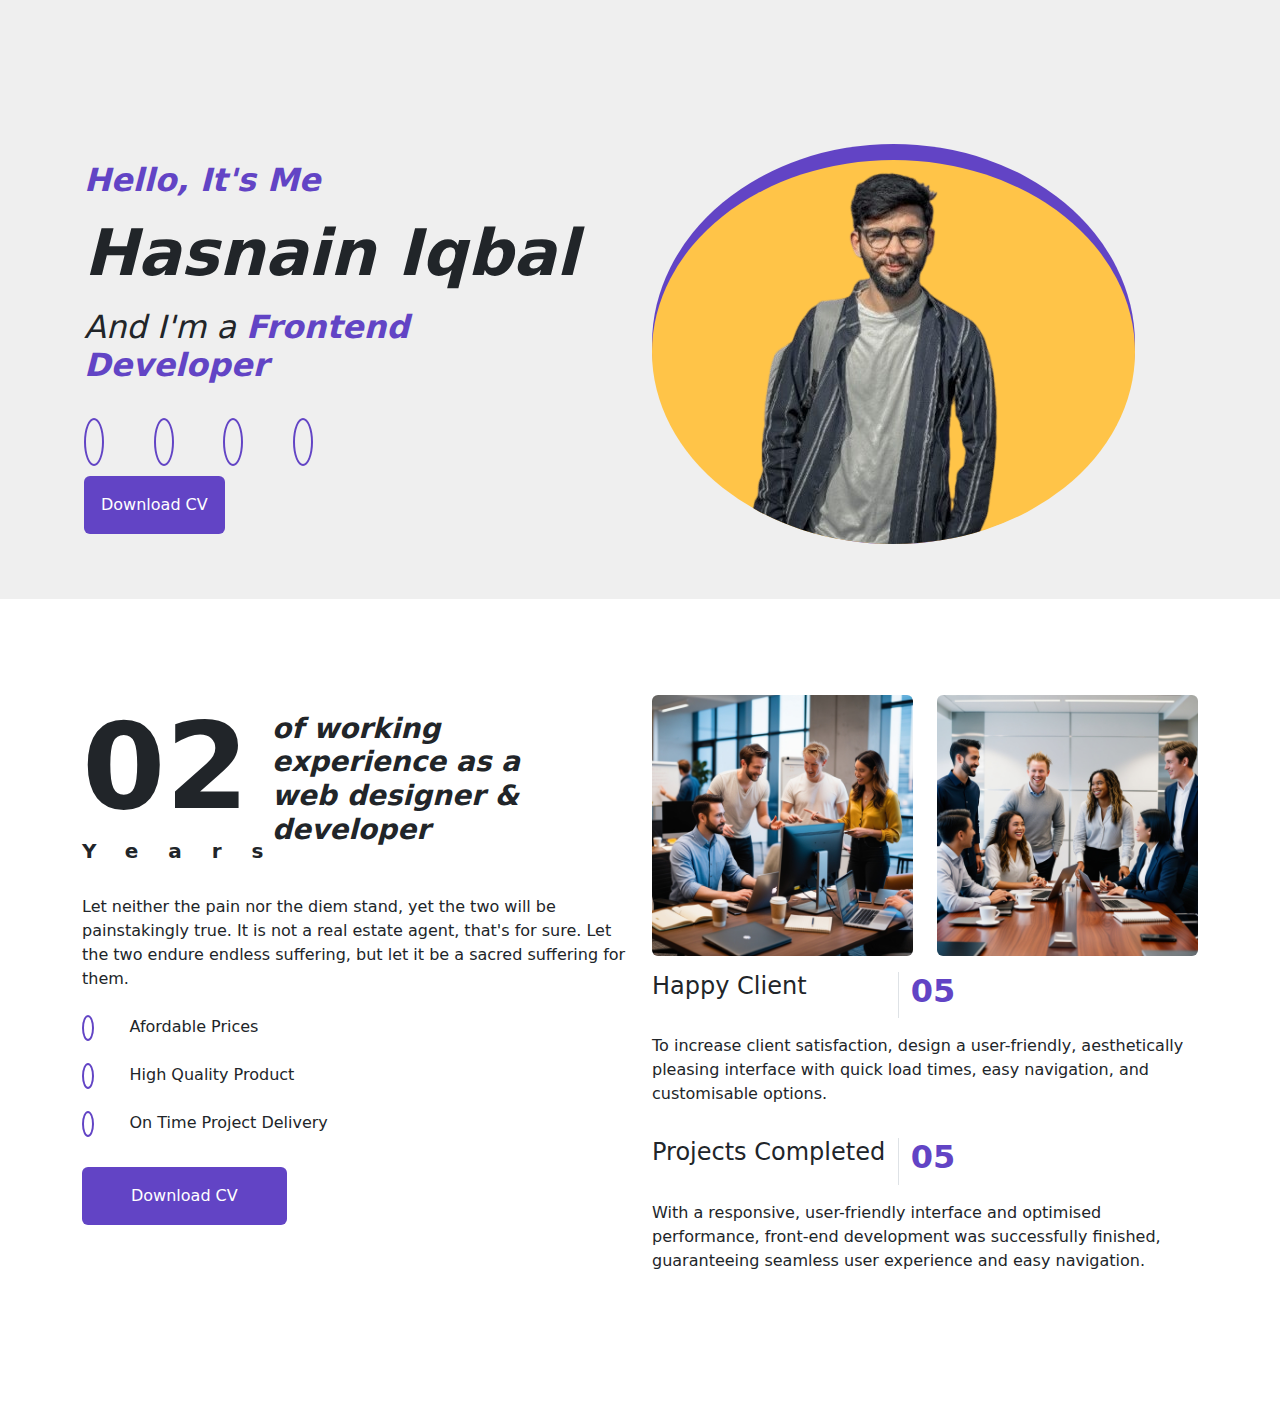
==== about.html @ 203e39f6 "Add some other page" ====
<!DOCTYPE html>
<html lang="en">

<head>
    <meta charset="UTF-8">
    <meta name="viewport" content="width=device-width, initial-scale=1.0">
    <title>Document</title>
    <link rel="stylesheet" href="style.css">

    <link rel="stylesheet" href="https://cdn.jsdelivr.net/npm/bootstrap@5.3.3/dist/css/bootstrap.min.css">
    <link rel="stylesheet" href="https://cdnjs.cloudflare.com/ajax/libs/font-awesome/6.6.0/css/all.min.css"
        integrity="sha512-Kc323vGBEqzTmouAECnVceyQqyqdsSiqLQISBL29aUW4U/M7pSPA/gEUZQqv1cwx4OnYxTxve5UMg5GT6L4JJg=="
        crossorigin="anonymous" referrerpolicy="no-referrer" />
    <link rel="stylesheet" href="responsive.css">
</head>

<body>

    <nav class="navbar navbar-expand-lg bg-body-tertiary d-none fixed-top" id="navbar">
        <div class="container-fluid">
            <div class="col-lg-10 mx-auto d-none d-lg-block">
                <div class="row align-items-center justify-content-between">
                    <div class="col-4">
                        <ul class="navbar-nav">
                            <li class="nav-item "><a href="index.html" class="nav-link fw-bolder fs-5">Home</a></li>
                            <li class="nav-item "><a href="about.html" class="nav-link fw-bolder fs-5">About</a></li>
                            <li class="nav-item "><a href="skill.html" class="nav-link fw-bolder fs-5">Skills</a></li>
                            <li class="nav-item "><a href="services.html" class="nav-link fw-bolder fs-5">Services</a>
                            </li>
                        </ul>
                    </div>
                    <div class="col-3 text-center bg-yellow py-2">
                        <h1 class="text-purple display-5 fw-bolder fst-italic">ProMan</h1>
                    </div>
                    <div class="col-4">
                        <ul class="navbar-nav">
                            <li class="nav-item "><a href="product.html" class="nav-link fw-bolder fs-5">Project</a>
                            </li>
                            <li class="nav-item "><a href="#" class="nav-link fw-bolder fs-5">Team</a></li>
                            <li class="nav-item "><a href="#" class="nav-link fw-bolder fs-5">Testimonial</a></li>
                            <li class="nav-item "><a href="#" class="nav-link fw-bolder fs-5">Contact</a></li>
                        </ul>
                    </div>
                </div>
            </div>
            <div class="container-fluid d-lg-none">
                <div class="row justify-content-between align-items-center">
                    <div class="col-auto ">
                        <h1 class="bg-yellow px-3 py-2 text-purple fw-bolder fst-italic">ProMan</h1>
                    </div>
                    <div class="col-auto">
                        <i class="fa-solid fa-bars fs-2" id="icon-bar"></i>
                    </div>
                </div>
                <div class="col-12 position-absolute top-10 end-0 p-5 bg-white rounded d-none justify-content-between"
                    id="sm-navbar">
                    <ul class="navbar-nav col-9">
                        <li class="nav-item "><a href="index.html" class="nav-link fw-bolder fs-5">Home</a></li>
                        <li class="nav-item "><a href="about.html" class="nav-link fw-bolder fs-5">About</a></li>
                        <li class="nav-item "><a href="skill.html" class="nav-link fw-bolder fs-5">Skills</a></li>
                        <li class="nav-item "><a href="services.html" class="nav-link fw-bolder fs-5">Services</a></li>
                        <li class="nav-item "><a href="product.html" class="nav-link fw-bolder fs-5">Project</a></li>
                        <li class="nav-item "><a href="#" class="nav-link fw-bolder fs-5">Team</a></li>
                        <li class="nav-item "><a href="#" class="nav-link fw-bolder fs-5">Testimonial</a></li>
                        <li class="nav-item "><a href="#" class="nav-link fw-bolder fs-5">Contact</a></li>
                    </ul>
                    <div class="col-1" id="icon-xmark">
                        <i class="fa-solid fa-xmark fs-2"></i>
                    </div>
                </div>
            </div>
        </div>
    </nav>

    <div class="container-fluid p-sm-5 bg-gray">
        <div class="row align-items-center justify-content-lg-between justify-content-center mt-5 pt-5">
            <div class="col-lg-6 px-lg-5">
                <h2 class="text-purple fw-bolder fst-italic">Hello, It's Me</h2>
                <h1 class="fst-italic fw-bolder display-3 my-3">Hasnain Iqbal</h1>
                <h2 class="fst-italic">And I'm a <span class="text-purple fw-bolder">Frontend Developer</span></h2>
                <div class="col-6 mt-4">
                    <div class="row py-3">
                        <div class="col-3">
                            <div class="col-12">
                                <a href="https://www.facebook.com/profile.php?id=100061241025949"><i
                                        class="fa-brands fa-facebook-f fs-4 text-purple borders p-2 rounded-circle"></i></a>
                            </div>
                        </div>
                        <div class="col-3">
                            <div class="col-12">
                                <a href="https://www.instagram.com/hasnainiqbal862/"><i
                                        class="fa-brands fa-instagram fs-4 text-purple borders p-2 rounded-circle"></i></a>
                            </div>
                        </div>
                        <div class="col-3">
                            <div class="col-12">
                                <a href="https://www.linkedin.com/in/hasnain-iqbal-73043326a/"><i
                                        class="fa-brands fa-linkedin fs-4 text-purple borders p-2 rounded-circle"></i></a>
                            </div>
                        </div>
                        <div class="col-3">
                            <div class="col-12">
                                <a href="http://wa.me/+923204698158"><i
                                        class="fa-brands fa-whatsapp fs-4 text-purple borders p-2 rounded-circle"></i></a>
                            </div>
                        </div>
                    </div>
                    <div class="col-auto p-0">
                        <a href="Document/Copy (1).pdf" class="btn bg-purple text-white p-3">Download CV</a>
                    </div>
                </div>
            </div>
            <div class="col-lg-6 col-sm-10  m-lg-0 mt-5">
                <div class="bg-purple p-5 d-inline-block col-md-10 col-12 position-relative rounded-circle"
                    style="height: 400px;">
                    <div class="position-absolute bg-yellow text-center w-100 bottom-0 start-0 overflow-hidden rounded-circle"
                        style="height: 96%;">
                        <img src="img/bg.png" class="img-fluid" alt="">
                    </div>
                </div>
            </div>
        </div>
    </div>

    <div class="container-fluid p-sm-5">
        <div class="container py-5">
            <div class="row">
                <div class="col-lg-6 mb-3">
                    <div class="col-12 mb-4">
                        <div class="row align-items-center">
                            <div class="col-4">
                                <h1 class="fw-bolder mb-0" id="years" style="font-size: 120px;">02</h1>
                                <h5 class="year fw-bolder">Years</h5>
                            </div>
                            <div class="col-7">
                                <h3 class="fw-bolder fst-italic">of working experience as a web designer & developer
                                </h3>
                            </div>
                        </div>
                    </div>
                    <p>Let neither the pain nor the diem stand, yet the two will be painstakingly true. It is not a real
                        estate agent, that's for sure. Let the two endure endless suffering, but let it be a sacred
                        suffering for them.
                    </p>
                    <div class="row pt-2">
                        <div class="col-1">
                            <i class="fa-solid fa-check text-purple p-1 borders rounded-circle fs-7 "></i>
                        </div>
                        <div class="col-11">
                            <p>Afordable Prices</p>
                        </div>
                    </div>
                    <div class="row pt-2">
                        <div class="col-1">
                            <i class="fa-solid fa-check text-purple p-1 borders rounded-circle fs-7 "></i>
                        </div>
                        <div class="col-11">
                            <p>High Quality Product</p>
                        </div>
                    </div>
                    <div class="row pt-2">
                        <div class="col-1">
                            <i class="fa-solid fa-check text-purple p-1 borders rounded-circle fs-7 "></i>
                        </div>
                        <div class="col-11">
                            <p>On Time Project Delivery</p>
                        </div>
                    </div>
                    <div class="col-auto p-0 mt-3">
                        <a href="Document/Copy (1).pdf" class="btn bg-purple text-white px-5 py-3">Download CV</a>
                    </div>
                </div>
                <div class="col-lg-6 mb-3">
                    <div class="row">
                        <div class="col-6">
                            <div class="col-12">
                                <img src="img/collabolration.jpg" class="img-fluid rounded" alt="">
                            </div>
                        </div>
                        <div class="col-6">
                            <div class="col-12">
                                <img src="img/collabolration2.jpg" class="img-fluid rounded" alt="">
                            </div>
                        </div>
                    </div>
                    <div class="col-12">
                        <div class="col-8 py-3">
                            <div class="row">
                                <div class="col-8 border-end">
                                    <h4>Happy Client</h4>
                                </div>
                                <div class="col-4">
                                    <h2 class="text-purple fw-bolder">05</h2>
                                </div>
                            </div>
                        </div>
                        <p>To increase client satisfaction, design a user-friendly, aesthetically pleasing interface
                            with quick load times, easy navigation, and customisable options.</p>
                    </div>
                    <div class="col-12">
                        <div class="col-8 py-3">
                            <div class="row">
                                <div class="col-8 border-end">
                                    <h4>Projects Completed</h4>
                                </div>
                                <div class="col-4">
                                    <h2 class="text-purple fw-bolder">05</h2>
                                </div>
                            </div>
                        </div>
                        <p>With a responsive, user-friendly interface and optimised performance, front-end development
                            was successfully finished, guaranteeing seamless user experience and easy navigation.</p>
                    </div>
                </div>
            </div>
        </div>
    </div>

    <script src="https://cdn.jsdelivr.net/npm/bootstrap@5.3.3/dist/js/bootstrap.bundle.min.js"
        integrity="sha384-YvpcrYf0tY3lHB60NNkmXc5s9fDVZLESaAA55NDzOxhy9GkcIdslK1eN7N6jIeHz"
        crossorigin="anonymous"></script>
    <script src="script.js"></script>
</body>

</html>
---- style.css ----
.year{
    letter-spacing: 30px !important;
}

/* ------------ Helper Clas ------------- */
.bg-purple{
    background: #6244C5 !important;
}
.bg-yellow{
    background: #FFC448 !important;
} 
.bg-gray{
    background: #7070711c !important;
}
.text-purple{
    color: #6244C5;
}
.borders{
    border: 2px solid #6244C5;
}
.fs-7{
    font-size: 12px !important;
}
.hg-5{
    height: 7px;
}
hr{
    width: 30px;
}
.box-shadow{
    box-shadow: 0.3rem 0.3rem 0.3rem 0.3rem rgba(128, 128, 128, 0.307);
}
.borders-bottom{
    border-bottom: 2px solid #6244C5;
}
---- responsive.css ----
@media screen and (min-width:700px) and (max-width: 1000px) {
    #icon-img{
        top: 20% !important;
        left: 25% !important;
    }
}
@media screen and (min-width:576px) and (max-width: 700px) {
    #icon-img{
        top: 22% !important;
        left: 33% !important;
    }
}
@media screen and (min-width:300px) and (max-width: 576px) {
    #icon-img{
        top: 40% !important;
        left: 35% !important;
    }
    #years{
        font-size: 80px !important;
    }
    .year{
        letter-spacing: 10px !important;
    }
}
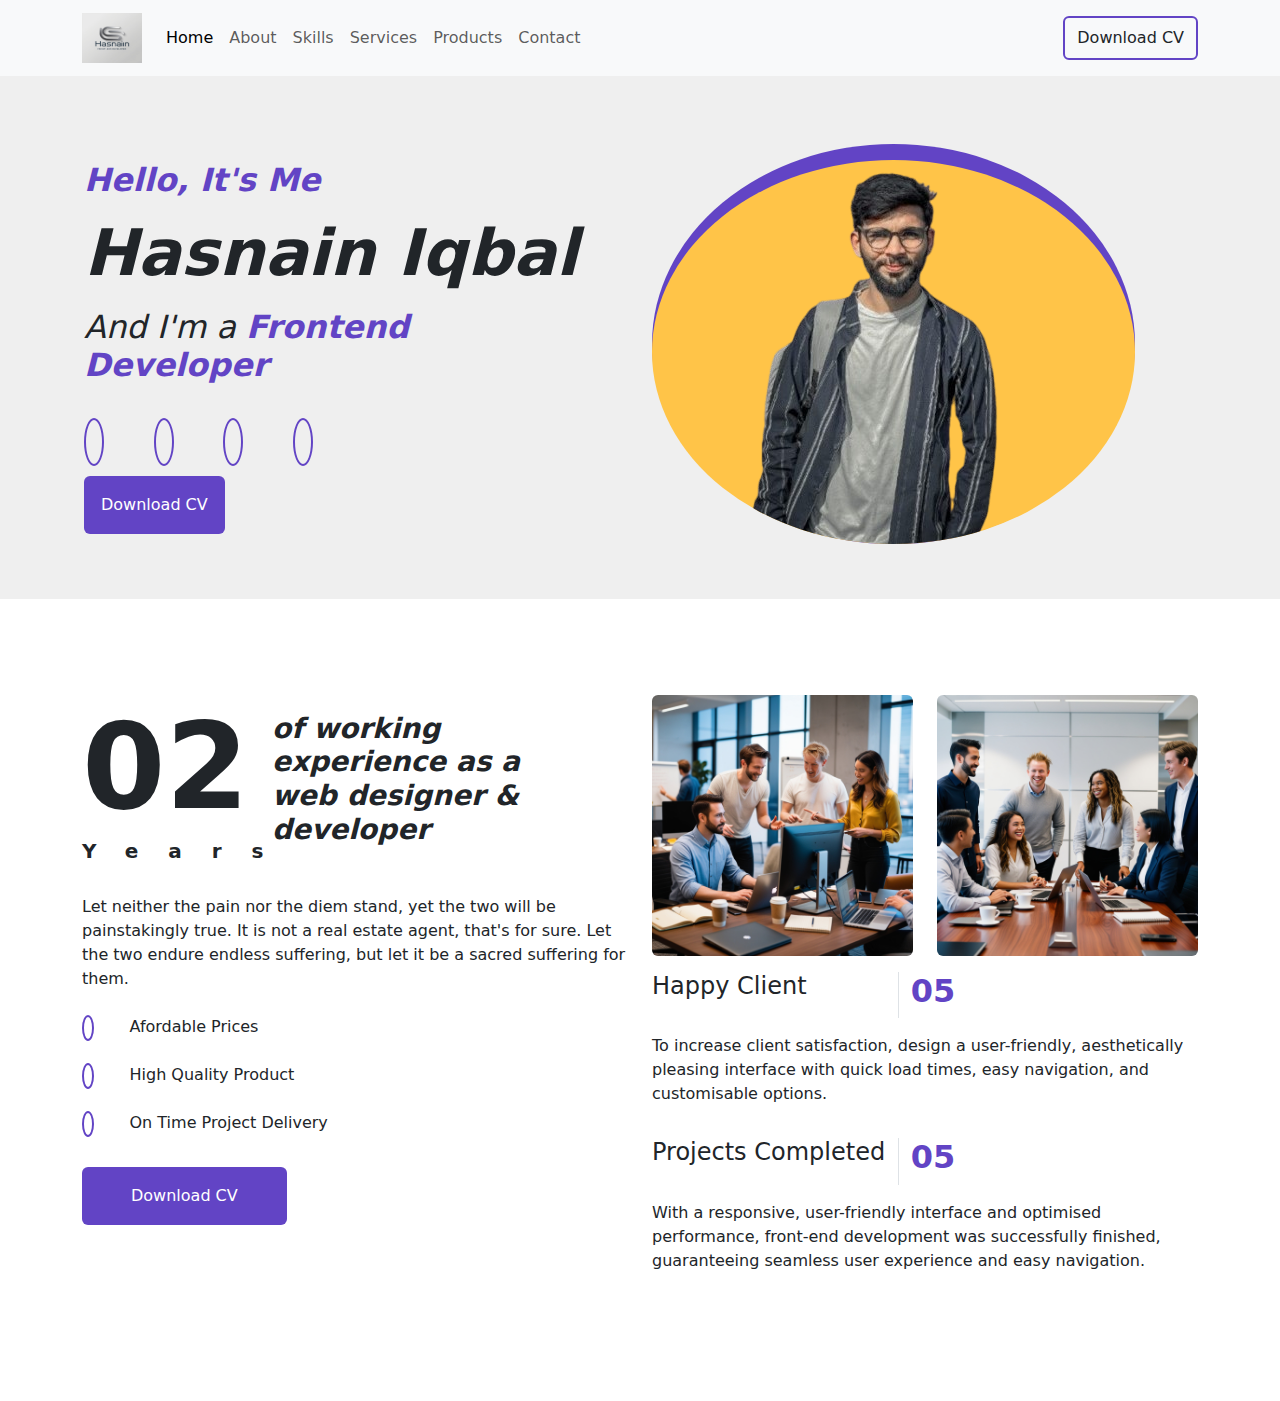
==== commit 30f4505f: "add product list" ====
--- a/about.html
+++ b/about.html
@@ -16,58 +16,40 @@
 
 <body>
 
-    <nav class="navbar navbar-expand-lg bg-body-tertiary d-none fixed-top" id="navbar">
-        <div class="container-fluid">
-            <div class="col-lg-10 mx-auto d-none d-lg-block">
-                <div class="row align-items-center justify-content-between">
-                    <div class="col-4">
-                        <ul class="navbar-nav">
-                            <li class="nav-item "><a href="index.html" class="nav-link fw-bolder fs-5">Home</a></li>
-                            <li class="nav-item "><a href="about.html" class="nav-link fw-bolder fs-5">About</a></li>
-                            <li class="nav-item "><a href="skill.html" class="nav-link fw-bolder fs-5">Skills</a></li>
-                            <li class="nav-item "><a href="services.html" class="nav-link fw-bolder fs-5">Services</a>
-                            </li>
-                        </ul>
-                    </div>
-                    <div class="col-3 text-center bg-yellow py-2">
-                        <h1 class="text-purple display-5 fw-bolder fst-italic">ProMan</h1>
-                    </div>
-                    <div class="col-4">
-                        <ul class="navbar-nav">
-                            <li class="nav-item "><a href="product.html" class="nav-link fw-bolder fs-5">Project</a>
-                            </li>
-                            <li class="nav-item "><a href="#" class="nav-link fw-bolder fs-5">Team</a></li>
-                            <li class="nav-item "><a href="#" class="nav-link fw-bolder fs-5">Testimonial</a></li>
-                            <li class="nav-item "><a href="#" class="nav-link fw-bolder fs-5">Contact</a></li>
-                        </ul>
-                    </div>
-                </div>
-            </div>
-            <div class="container-fluid d-lg-none">
-                <div class="row justify-content-between align-items-center">
-                    <div class="col-auto ">
-                        <h1 class="bg-yellow px-3 py-2 text-purple fw-bolder fst-italic">ProMan</h1>
-                    </div>
-                    <div class="col-auto">
-                        <i class="fa-solid fa-bars fs-2" id="icon-bar"></i>
-                    </div>
-                </div>
-                <div class="col-12 position-absolute top-10 end-0 p-5 bg-white rounded d-none justify-content-between"
-                    id="sm-navbar">
-                    <ul class="navbar-nav col-9">
-                        <li class="nav-item "><a href="index.html" class="nav-link fw-bolder fs-5">Home</a></li>
-                        <li class="nav-item "><a href="about.html" class="nav-link fw-bolder fs-5">About</a></li>
-                        <li class="nav-item "><a href="skill.html" class="nav-link fw-bolder fs-5">Skills</a></li>
-                        <li class="nav-item "><a href="services.html" class="nav-link fw-bolder fs-5">Services</a></li>
-                        <li class="nav-item "><a href="product.html" class="nav-link fw-bolder fs-5">Project</a></li>
-                        <li class="nav-item "><a href="#" class="nav-link fw-bolder fs-5">Team</a></li>
-                        <li class="nav-item "><a href="#" class="nav-link fw-bolder fs-5">Testimonial</a></li>
-                        <li class="nav-item "><a href="#" class="nav-link fw-bolder fs-5">Contact</a></li>
-                    </ul>
-                    <div class="col-1" id="icon-xmark">
-                        <i class="fa-solid fa-xmark fs-2"></i>
-                    </div>
-                </div>
+    <nav class="navbar navbar-expand-lg bg-body-tertiary fixed-top">
+        <div class="container">
+            <a class="navbar-brand" href="#">
+                <img src="img/logo.jpg" style="height: 50px; width: 60px;" alt="">
+            </a>
+            <button class="navbar-toggler" type="button" data-bs-toggle="collapse"
+                data-bs-target="#navbarSupportedContent" aria-controls="navbarSupportedContent" aria-expanded="false"
+                aria-label="Toggle navigation">
+                <span class="navbar-toggler-icon"></span>
+            </button>
+            <div class="collapse navbar-collapse" id="navbarSupportedContent">
+                <ul class="navbar-nav me-auto mb-2 mb-lg-0">
+                    <li class="nav-item">
+                        <a class="nav-link active" aria-current="page" href="index.html">Home</a>
+                    </li>
+                    <li class="nav-item">
+                        <a class="nav-link" href="about.html">About</a>
+                    </li>
+                    <li class="nav-item dropdown">
+                        <a class="nav-link" href="skill.html">Skills</a>
+                    </li>
+                    <li class="nav-item">
+                        <a class="nav-link" href="services.html">Services</a>
+                    </li>
+                    <li class="nav-item">
+                        <a class="nav-link" href="product.html">Products</a>
+                    </li>
+                    <li class="nav-item">
+                        <a class="nav-link" href="contact.html">Contact</a>
+                    </li>
+                </ul>
+                <form class="d-flex" role="search">
+                    <a href="Document/Copy (1).pdf" class="btn bg-transparent borders py-2">Download CV</a>
+                </form>
             </div>
         </div>
     </nav>
--- a/style.css
+++ b/style.css
@@ -16,7 +16,7 @@
     color: #6244C5;
 }
 .borders{
-    border: 2px solid #6244C5;
+    border: 2px solid #6244C5 !important;
 }
 .fs-7{
     font-size: 12px !important;
